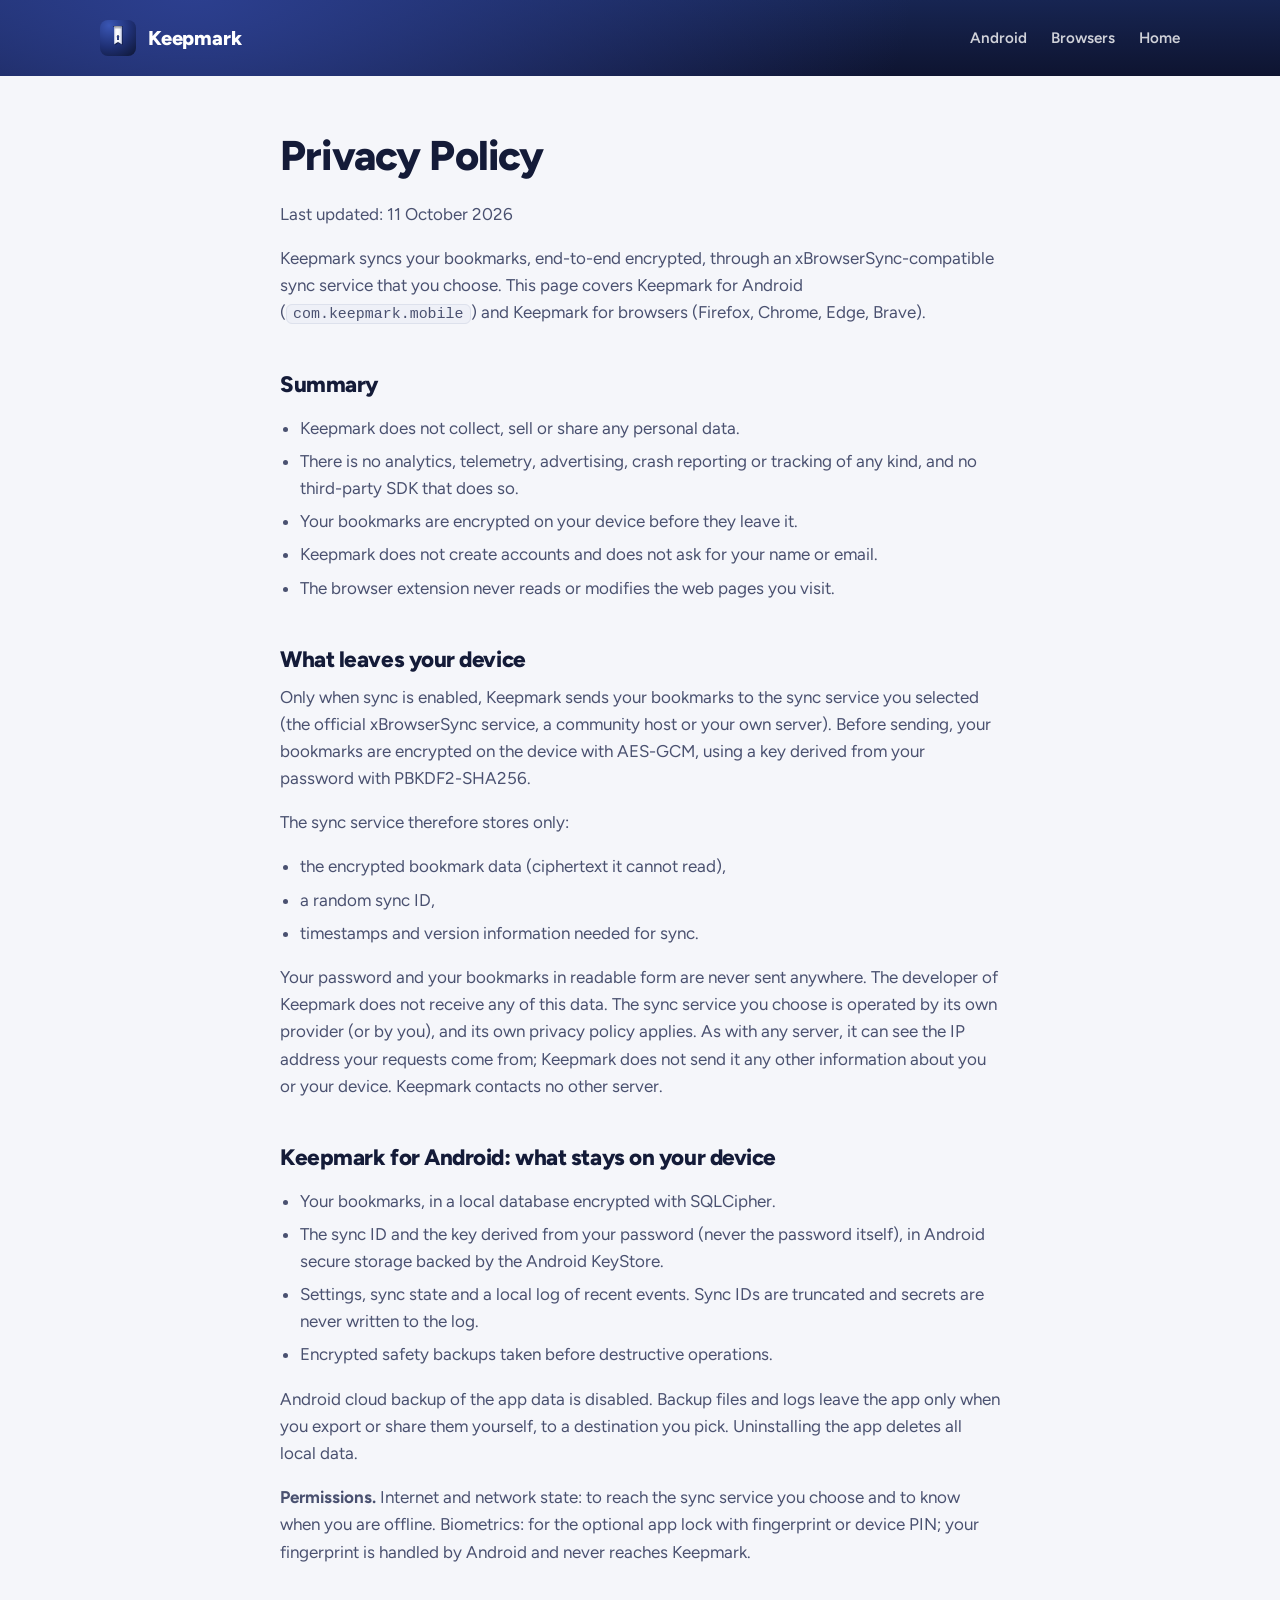
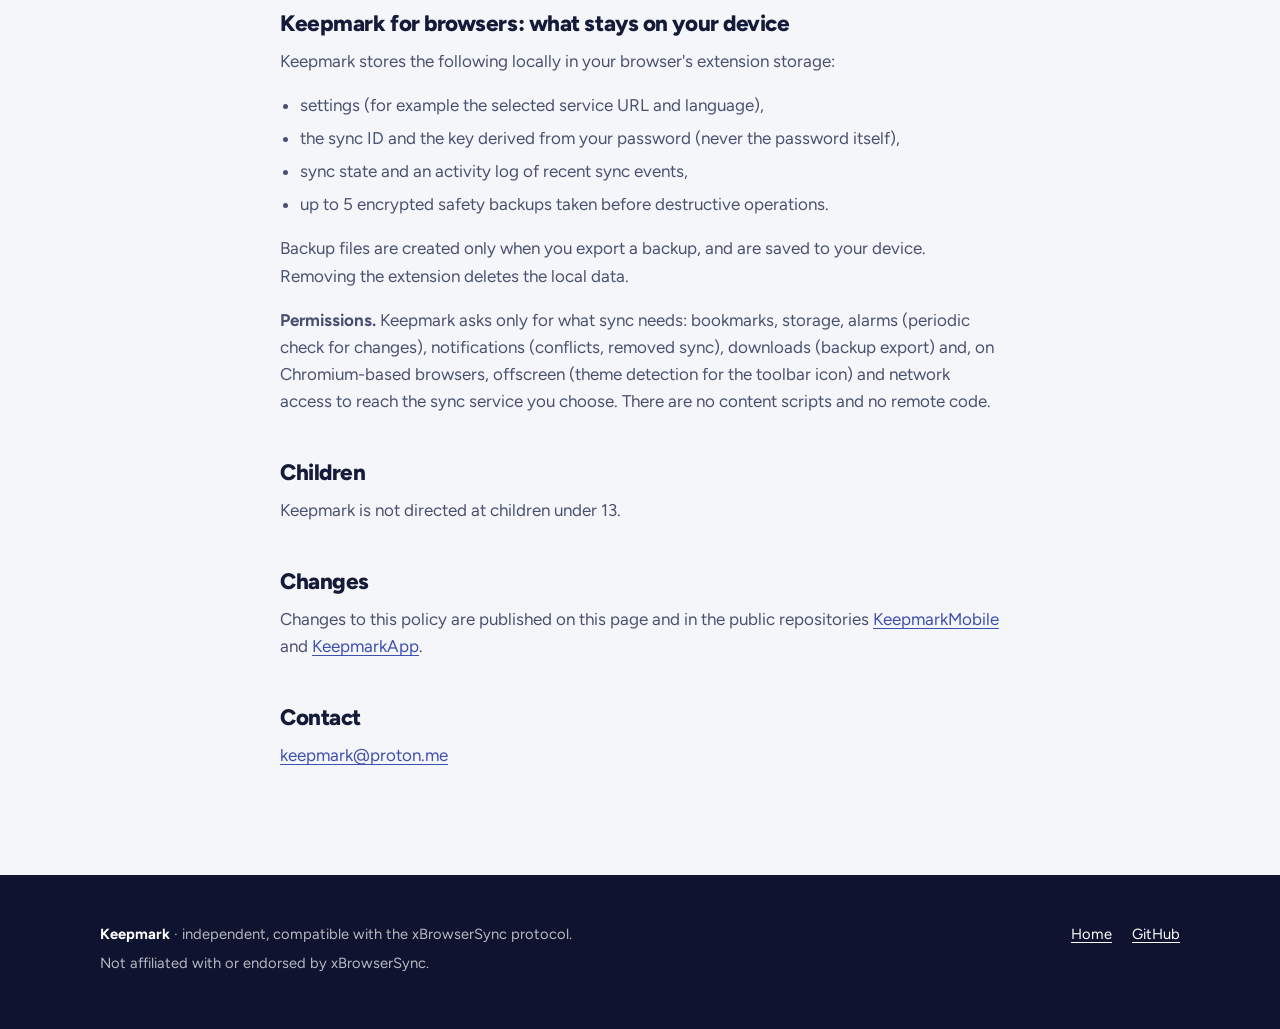
==== privacy.html @ a167a552 "Landing page and privacy policy" ====
<!doctype html>
<html lang="en">
<head>
  <meta charset="utf-8" />
  <meta name="viewport" content="width=device-width, initial-scale=1" />
  <title>Privacy Policy – Keepmark</title>
  <meta name="description" content="Keepmark does not collect, sell or share any personal data. Privacy policy for Keepmark for Android and Keepmark for browsers." />
  <meta name="theme-color" content="#172552" />
  <link rel="canonical" href="https://keepmark.github.io/privacy.html" />
  <link rel="icon" href="img/icon.svg" type="image/svg+xml" />
  <link rel="icon" href="img/keepmark.png" type="image/png" />
  <link rel="apple-touch-icon" href="img/apple-touch-icon.png" />
  <link rel="stylesheet" href="style.css" />
</head>
<body>

<header class="hero slim">
  <div class="wrap">
    <nav class="nav">
      <a class="brand" href="./"><img src="img/icon.svg" alt="" width="36" height="36" />Keepmark</a>
      <div class="nav-links">
        <a href="#android">Android</a>
        <a href="#browsers">Browsers</a>
        <a href="./">Home</a>
      </div>
    </nav>
  </div>
</header>

<main class="wrap prose">
  <h1>Privacy Policy</h1>
  <p>Last updated: 11 October 2026</p>

  <p>
    Keepmark syncs your bookmarks, end-to-end encrypted, through an
    xBrowserSync-compatible sync service that you choose. This page covers
    Keepmark for Android (<code>com.keepmark.mobile</code>) and Keepmark for
    browsers (Firefox, Chrome, Edge, Brave).
  </p>

  <h2>Summary</h2>
  <ul>
    <li>Keepmark does not collect, sell or share any personal data.</li>
    <li>There is no analytics, telemetry, advertising, crash reporting or tracking of any kind, and no third-party SDK that does so.</li>
    <li>Your bookmarks are encrypted on your device before they leave it.</li>
    <li>Keepmark does not create accounts and does not ask for your name or email.</li>
    <li>The browser extension never reads or modifies the web pages you visit.</li>
  </ul>

  <h2>What leaves your device</h2>
  <p>
    Only when sync is enabled, Keepmark sends your bookmarks to the sync service
    you selected (the official xBrowserSync service, a community host or your own
    server). Before sending, your bookmarks are encrypted on the device with
    AES-GCM, using a key derived from your password with PBKDF2-SHA256.
  </p>
  <p>The sync service therefore stores only:</p>
  <ul>
    <li>the encrypted bookmark data (ciphertext it cannot read),</li>
    <li>a random sync ID,</li>
    <li>timestamps and version information needed for sync.</li>
  </ul>
  <p>
    Your password and your bookmarks in readable form are never sent anywhere.
    The developer of Keepmark does not receive any of this data. The sync service
    you choose is operated by its own provider (or by you), and its own privacy
    policy applies. As with any server, it can see the IP address your requests
    come from; Keepmark does not send it any other information about you or your
    device. Keepmark contacts no other server.
  </p>

  <h2 id="android">Keepmark for Android: what stays on your device</h2>
  <ul>
    <li>Your bookmarks, in a local database encrypted with SQLCipher.</li>
    <li>The sync ID and the key derived from your password (never the password itself), in Android secure storage backed by the Android KeyStore.</li>
    <li>Settings, sync state and a local log of recent events. Sync IDs are truncated and secrets are never written to the log.</li>
    <li>Encrypted safety backups taken before destructive operations.</li>
  </ul>
  <p>
    Android cloud backup of the app data is disabled. Backup files and logs leave
    the app only when you export or share them yourself, to a destination you
    pick. Uninstalling the app deletes all local data.
  </p>
  <p><strong>Permissions.</strong> Internet and network state: to reach the sync
    service you choose and to know when you are offline. Biometrics: for the
    optional app lock with fingerprint or device PIN; your fingerprint is handled
    by Android and never reaches Keepmark.</p>

  <h2 id="browsers">Keepmark for browsers: what stays on your device</h2>
  <p>Keepmark stores the following locally in your browser's extension storage:</p>
  <ul>
    <li>settings (for example the selected service URL and language),</li>
    <li>the sync ID and the key derived from your password (never the password itself),</li>
    <li>sync state and an activity log of recent sync events,</li>
    <li>up to 5 encrypted safety backups taken before destructive operations.</li>
  </ul>
  <p>
    Backup files are created only when you export a backup, and are saved to your
    device. Removing the extension deletes the local data.
  </p>
  <p><strong>Permissions.</strong> Keepmark asks only for what sync needs:
    bookmarks, storage, alarms (periodic check for changes), notifications
    (conflicts, removed sync), downloads (backup export) and, on Chromium-based
    browsers, offscreen (theme detection for the toolbar icon) and network access
    to reach the sync service you choose. There are no content scripts and no
    remote code.</p>

  <h2>Children</h2>
  <p>Keepmark is not directed at children under 13.</p>

  <h2>Changes</h2>
  <p>
    Changes to this policy are published on this page and in the public
    repositories
    <a href="https://github.com/Keepmark/KeepmarkMobile/blob/master/PRIVACY.md">KeepmarkMobile</a> and
    <a href="https://github.com/Keepmark/KeepmarkApp/blob/master/PRIVACY.md">KeepmarkApp</a>.
  </p>

  <h2>Contact</h2>
  <p><a href="mailto:keepmark@proton.me">keepmark@proton.me</a></p>
</main>

<footer>
  <div class="wrap foot">
    <div>
      <p><strong style="color:#fff">Keepmark</strong> · independent, compatible with the xBrowserSync protocol.</p>
      <p>Not affiliated with or endorsed by xBrowserSync.</p>
    </div>
    <div class="foot-links">
      <a href="./">Home</a>
      <a href="https://github.com/Keepmark">GitHub</a>
    </div>
  </div>
</footer>

</body>
</html>
---- style.css ----
@font-face {
  font-family: "Figtree";
  src: url("fonts/figtree-latin.woff2") format("woff2");
  font-weight: 300 900;
  font-display: swap;
}

:root {
  --navy: #172552;
  --navy-deep: #0e1430;
  --accent: #3d4fb0;
  --accent-hover: #2b3a8c;
  --tint: #e3e7fa;
  --tint-ink: #2b3a8c;
  --ground: #f5f6fa;
  --surface: #ffffff;
  --surface-2: #eef0f7;
  --ink: #141b38;
  --ink-2: #4a5170;
  --line: #dde1ec;
  --green: #1f6f5c;
  --shadow: 0 1px 2px rgba(20, 27, 56, 0.06), 0 8px 24px rgba(20, 27, 56, 0.06);
  --radius: 16px;
  color-scheme: light;
}

@media (prefers-color-scheme: dark) {
  :root {
    --accent: #8c9bf0;
    --accent-hover: #a9b5f5;
    --tint: #1f2a55;
    --tint-ink: #c4ccf7;
    --ground: #0b1026;
    --surface: #141b38;
    --surface-2: #1a2246;
    --ink: #eef0f8;
    --ink-2: #a8afcb;
    --line: #273159;
    --green: #5fc3a6;
    --shadow: 0 1px 2px rgba(0, 0, 0, 0.3), 0 8px 24px rgba(0, 0, 0, 0.25);
    color-scheme: dark;
  }
}

* { box-sizing: border-box; }

html { scroll-behavior: smooth; }

body {
  margin: 0;
  font-family: "Figtree", system-ui, -apple-system, "Segoe UI", Roboto, sans-serif;
  font-size: 17px;
  line-height: 1.6;
  color: var(--ink);
  background: var(--ground);
  -webkit-font-smoothing: antialiased;
}

img { max-width: 100%; height: auto; display: block; }

a { color: var(--accent); text-underline-offset: 3px; }
a:hover { color: var(--accent-hover); }

.wrap { width: 100%; max-width: 1120px; margin: 0 auto; padding: 0 20px; }

h1, h2, h3 { line-height: 1.15; letter-spacing: -0.02em; margin: 0 0 0.5em; }
h2 { font-size: clamp(1.7rem, 3.4vw, 2.4rem); font-weight: 800; }
h3 { font-size: 1.15rem; font-weight: 700; letter-spacing: -0.01em; }
p { margin: 0 0 1em; }

.eyebrow {
  display: inline-block;
  font-size: 0.8rem;
  font-weight: 700;
  letter-spacing: 0.08em;
  text-transform: uppercase;
  color: var(--accent);
  margin-bottom: 0.75rem;
}

.lead { font-size: 1.15rem; color: var(--ink-2); max-width: 46em; }

/* Header + hero */

.hero {
  background:
    radial-gradient(1200px 600px at 15% -10%, #2c3f8f 0%, transparent 60%),
    linear-gradient(180deg, var(--navy) 0%, var(--navy-deep) 100%);
  color: #fff;
  padding-bottom: 72px;
  overflow: hidden;
}

.nav {
  display: flex;
  align-items: center;
  justify-content: space-between;
  gap: 16px;
  padding: 20px 0;
}

.brand {
  display: flex;
  align-items: center;
  gap: 12px;
  color: #fff;
  text-decoration: none;
  font-weight: 800;
  font-size: 1.25rem;
  letter-spacing: -0.01em;
}
.brand:hover { color: #fff; }
.brand img { width: 36px; height: 36px; }

.nav-links { display: flex; gap: 24px; }
.nav-links a { color: rgba(255, 255, 255, 0.8); text-decoration: none; font-weight: 600; font-size: 0.95rem; }
.nav-links a:hover { color: #fff; }

.hero-body {
  display: grid;
  grid-template-columns: 1.05fr 1fr;
  gap: 48px;
  align-items: center;
  padding-top: 40px;
}

.hero h1 {
  font-size: clamp(2.3rem, 5.2vw, 3.6rem);
  font-weight: 800;
  margin-bottom: 20px;
}
.hero h1 em { font-style: normal; color: #aebbff; }

.hero .lead { color: rgba(255, 255, 255, 0.78); margin-bottom: 28px; }

.cta { display: flex; flex-wrap: wrap; gap: 12px; }

.btn {
  display: inline-flex;
  align-items: center;
  gap: 8px;
  padding: 12px 20px;
  border-radius: 999px;
  font-weight: 700;
  font-size: 0.98rem;
  text-decoration: none;
  transition: transform 0.15s ease, background-color 0.15s ease;
}
.btn:hover { transform: translateY(-1px); }
.btn-primary { background: #fff; color: var(--navy); }
.btn-primary:hover { background: #e3e7fa; color: var(--navy); }
.btn-ghost { color: #fff; border: 1.5px solid rgba(255, 255, 255, 0.35); }
.btn-ghost:hover { color: #fff; border-color: #fff; }

.hero-note { margin-top: 18px; font-size: 0.9rem; color: rgba(255, 255, 255, 0.6); }

.hero-art img {
  border-radius: 20px;
  box-shadow: 0 30px 80px rgba(0, 0, 0, 0.45);
}

/* Sections */

section { padding: 88px 0; }
section.alt { background: var(--surface); border-top: 1px solid var(--line); border-bottom: 1px solid var(--line); }

.section-head { margin-bottom: 40px; }

.compat {
  background: var(--tint);
  color: var(--tint-ink);
  padding: 22px 0;
  font-weight: 600;
  text-align: center;
}
.compat p { margin: 0; }

.grid { display: grid; gap: 20px; }
.grid-3 { grid-template-columns: repeat(3, 1fr); }
.grid-2 { grid-template-columns: repeat(2, 1fr); }

.card {
  background: var(--surface);
  border: 1px solid var(--line);
  border-radius: var(--radius);
  padding: 26px;
  box-shadow: var(--shadow);
}
section.alt .card { background: var(--ground); }
.card p { margin: 0; color: var(--ink-2); }

.ico {
  width: 44px;
  height: 44px;
  border-radius: 12px;
  display: grid;
  place-items: center;
  background: var(--tint);
  color: var(--tint-ink);
  margin-bottom: 16px;
}
.ico svg { width: 22px; height: 22px; }

/* Product rows */

.product {
  display: grid;
  grid-template-columns: 1fr 1.15fr;
  gap: 56px;
  align-items: center;
}
.product.reverse { grid-template-columns: 1.15fr 1fr; }
.product.reverse .product-text { order: 2; }

.checks { list-style: none; padding: 0; margin: 0 0 28px; }
.checks li { position: relative; padding-left: 30px; margin-bottom: 10px; color: var(--ink-2); }
.checks li strong { color: var(--ink); }
.checks li::before {
  content: "";
  position: absolute;
  left: 0;
  top: 0.45em;
  width: 18px;
  height: 18px;
  border-radius: 50%;
  background: var(--green) url("data:image/svg+xml,%3Csvg xmlns='http://www.w3.org/2000/svg' viewBox='0 0 24 24' fill='none' stroke='white' stroke-width='3.5' stroke-linecap='round' stroke-linejoin='round'%3E%3Cpath d='M5 12l5 5 9-10'/%3E%3C/svg%3E") center / 11px no-repeat;
}

.phones {
  display: grid;
  grid-template-columns: repeat(3, 1fr);
  gap: 14px;
}
.phones img {
  border-radius: 18px;
  border: 1px solid var(--line);
  box-shadow: var(--shadow);
}
.phones img:nth-child(2) { transform: translateY(-24px); }

.shots { display: grid; gap: 14px; }
.shots img { border-radius: 12px; border: 1px solid var(--line); box-shadow: var(--shadow); }
.shots .pair { display: grid; grid-template-columns: 1fr 1fr; gap: 14px; }

.links { display: flex; flex-wrap: wrap; gap: 10px; }
.btn-solid { background: var(--accent); color: #fff; }
.btn-solid:hover { background: var(--accent-hover); color: #fff; }
.btn-line { border: 1.5px solid var(--line); color: var(--ink); background: var(--surface); }
.btn-line:hover { border-color: var(--accent); color: var(--accent); }
@media (prefers-color-scheme: dark) {
  .btn-solid, .btn-solid:hover { color: var(--navy-deep); }
}

/* Steps */

.steps { counter-reset: step; list-style: none; padding: 0; margin: 0 0 24px; }
.steps li {
  counter-increment: step;
  position: relative;
  padding-left: 44px;
  margin-bottom: 14px;
  color: var(--ink-2);
}
.steps li::before {
  content: counter(step);
  position: absolute;
  left: 0;
  top: 0;
  width: 30px;
  height: 30px;
  border-radius: 50%;
  background: var(--tint);
  color: var(--tint-ink);
  font-weight: 800;
  display: grid;
  place-items: center;
  font-size: 0.9rem;
}

.badge {
  display: inline-block;
  font-size: 0.75rem;
  font-weight: 700;
  padding: 3px 10px;
  border-radius: 999px;
  background: var(--tint);
  color: var(--tint-ink);
  vertical-align: middle;
  margin-left: 6px;
}

code {
  font-family: ui-monospace, "SFMono-Regular", Menlo, Consolas, monospace;
  font-size: 0.88em;
  background: var(--surface-2);
  border: 1px solid var(--line);
  border-radius: 6px;
  padding: 1px 6px;
}

/* Get it */

.get .card h3 { display: flex; align-items: center; gap: 10px; }
.get .card p { margin-bottom: 18px; }

/* Footer */

footer {
  background: var(--navy-deep);
  color: rgba(255, 255, 255, 0.7);
  padding: 48px 0;
  font-size: 0.92rem;
}
footer a { color: #fff; }
footer a:hover { color: #aebbff; }
.foot {
  display: flex;
  flex-wrap: wrap;
  justify-content: space-between;
  gap: 24px;
}
.foot-links { display: flex; flex-wrap: wrap; gap: 20px; }
.foot p { margin: 0 0 6px; }

/* Prose page (privacy) */

.prose { max-width: 760px; padding-top: 56px; padding-bottom: 88px; }
.prose h1 { font-size: clamp(2rem, 4vw, 2.6rem); font-weight: 800; }
.prose h2 { font-size: 1.4rem; margin-top: 2em; }
.prose ul { padding-left: 1.2em; color: var(--ink-2); }
.prose p { color: var(--ink-2); }
.prose li { margin-bottom: 6px; }
.hero.slim { padding-bottom: 0; }

/* Responsive */

@media (max-width: 900px) {
  .hero-body, .product, .product.reverse { grid-template-columns: 1fr; gap: 36px; }
  .product.reverse .product-text { order: 0; }
  .grid-3 { grid-template-columns: 1fr 1fr; }
  section { padding: 64px 0; }
}

@media (max-width: 620px) {
  body { font-size: 16px; }
  .wrap { padding: 0 16px; }
  .nav-links { display: none; }
  .grid-3, .grid-2 { grid-template-columns: 1fr; }
  .hero { padding-bottom: 48px; }
  .hero-body { padding-top: 16px; }
  .phones img:nth-child(2) { transform: none; }
  .shots .pair { grid-template-columns: 1fr; }
  .btn { padding: 11px 18px; }
}

@media (prefers-reduced-motion: reduce) {
  html { scroll-behavior: auto; }
  .btn { transition: none; }
  .btn:hover { transform: none; }
}
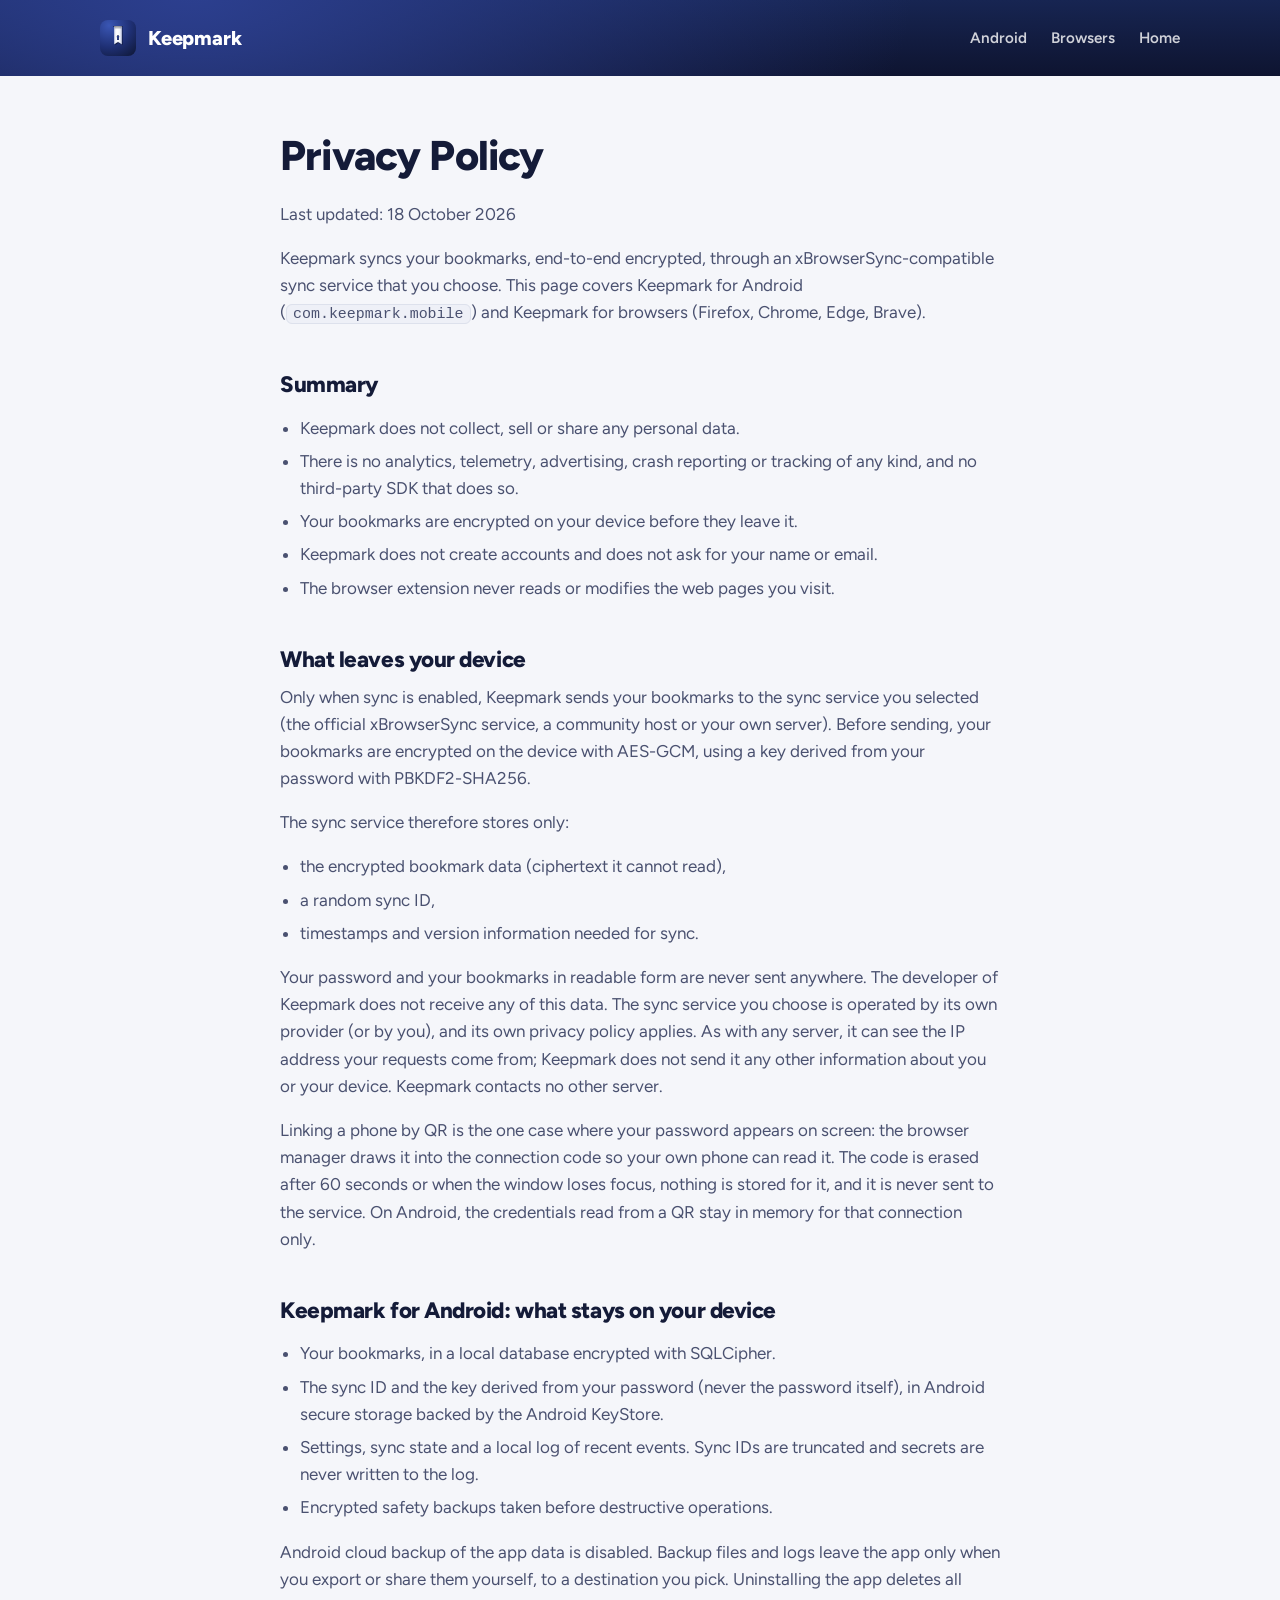
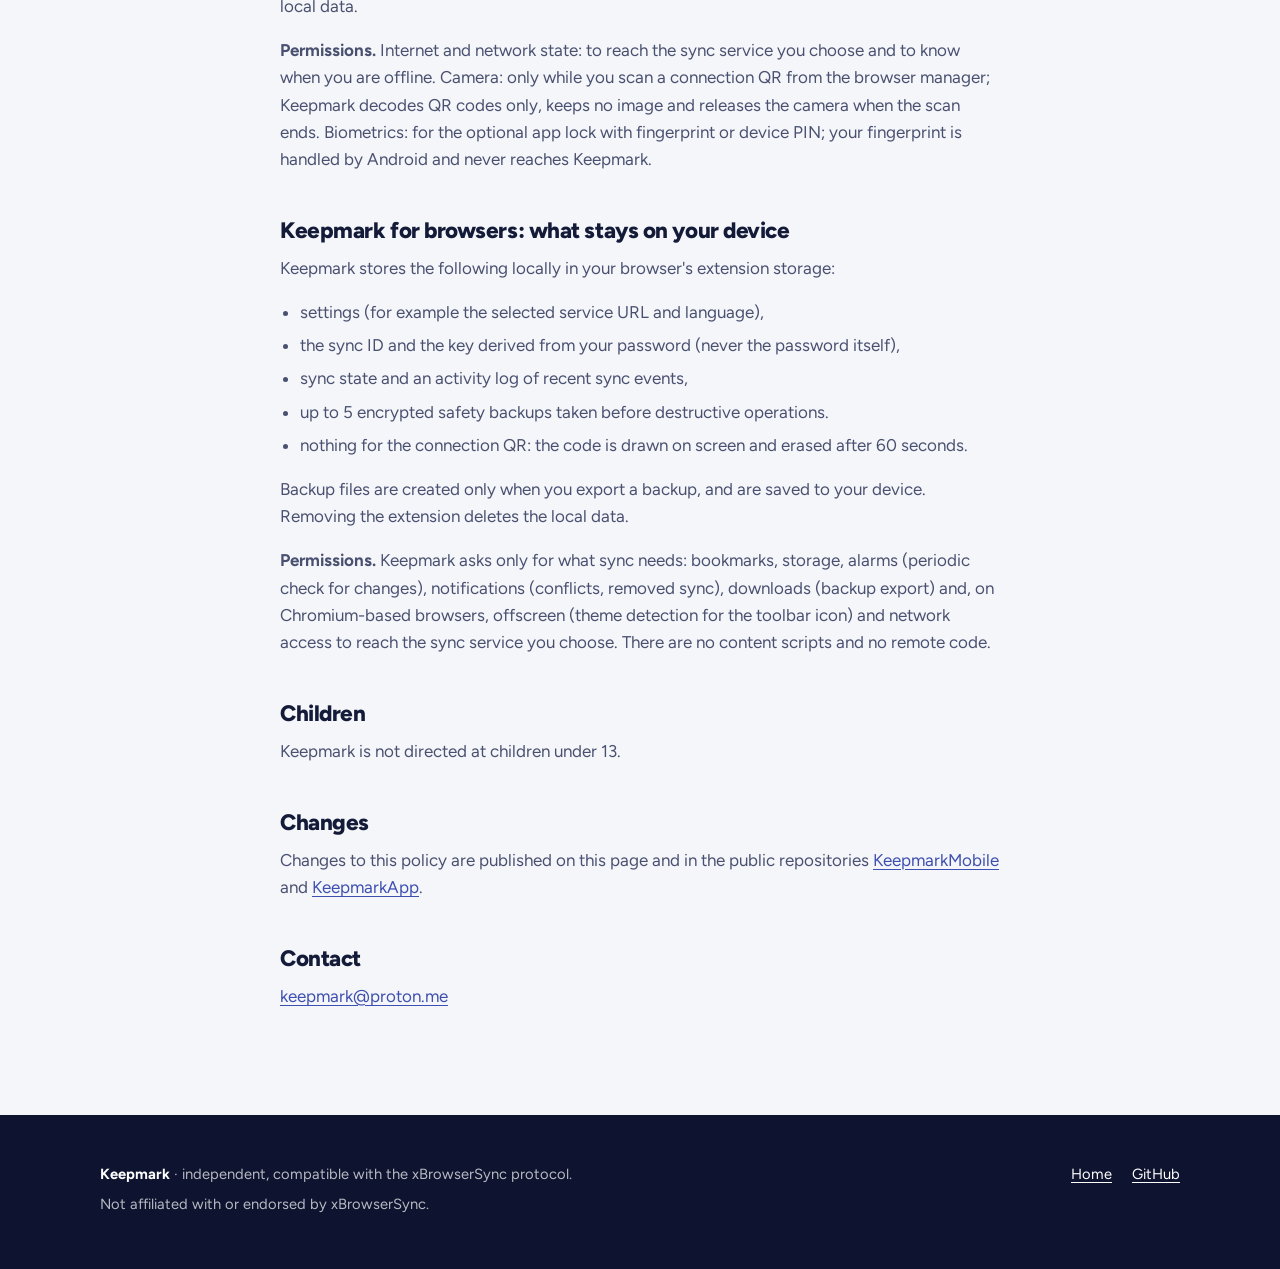
==== commit 59903478: "docs: landing page and privacy policy cover QR linking - index: new "From browser to phone in one sc" ====
--- a/privacy.html
+++ b/privacy.html
@@ -29,7 +29,7 @@
 
 <main class="wrap prose">
   <h1>Privacy Policy</h1>
-  <p>Last updated: 11 October 2026</p>
+  <p>Last updated: 18 October 2026</p>
 
   <p>
     Keepmark syncs your bookmarks, end-to-end encrypted, through an
@@ -68,6 +68,13 @@
     come from; Keepmark does not send it any other information about you or your
     device. Keepmark contacts no other server.
   </p>
+  <p>
+    Linking a phone by QR is the one case where your password appears on screen:
+    the browser manager draws it into the connection code so your own phone can
+    read it. The code is erased after 60 seconds or when the window loses focus,
+    nothing is stored for it, and it is never sent to the service. On Android, the
+    credentials read from a QR stay in memory for that connection only.
+  </p>
 
   <h2 id="android">Keepmark for Android: what stays on your device</h2>
   <ul>
@@ -82,7 +89,9 @@
     pick. Uninstalling the app deletes all local data.
   </p>
   <p><strong>Permissions.</strong> Internet and network state: to reach the sync
-    service you choose and to know when you are offline. Biometrics: for the
+    service you choose and to know when you are offline. Camera: only while you
+    scan a connection QR from the browser manager; Keepmark decodes QR codes only,
+    keeps no image and releases the camera when the scan ends. Biometrics: for the
     optional app lock with fingerprint or device PIN; your fingerprint is handled
     by Android and never reaches Keepmark.</p>
 
@@ -93,6 +102,7 @@
     <li>the sync ID and the key derived from your password (never the password itself),</li>
     <li>sync state and an activity log of recent sync events,</li>
     <li>up to 5 encrypted safety backups taken before destructive operations.</li>
+    <li>nothing for the connection QR: the code is drawn on screen and erased after 60 seconds.</li>
   </ul>
   <p>
     Backup files are created only when you export a backup, and are saved to your
--- a/style.css
+++ b/style.css
@@ -187,6 +187,16 @@
   box-shadow: var(--shadow);
 }
 section.alt .card { background: var(--ground); }
+
+.note {
+  margin: 28px 0 0;
+  padding: 16px 18px;
+  border-left: 3px solid var(--accent);
+  border-radius: 0 12px 12px 0;
+  background: var(--surface);
+  color: var(--ink-2);
+}
+section.alt .note { background: var(--ground); }
 .card p { margin: 0; color: var(--ink-2); }
 
 .ico {
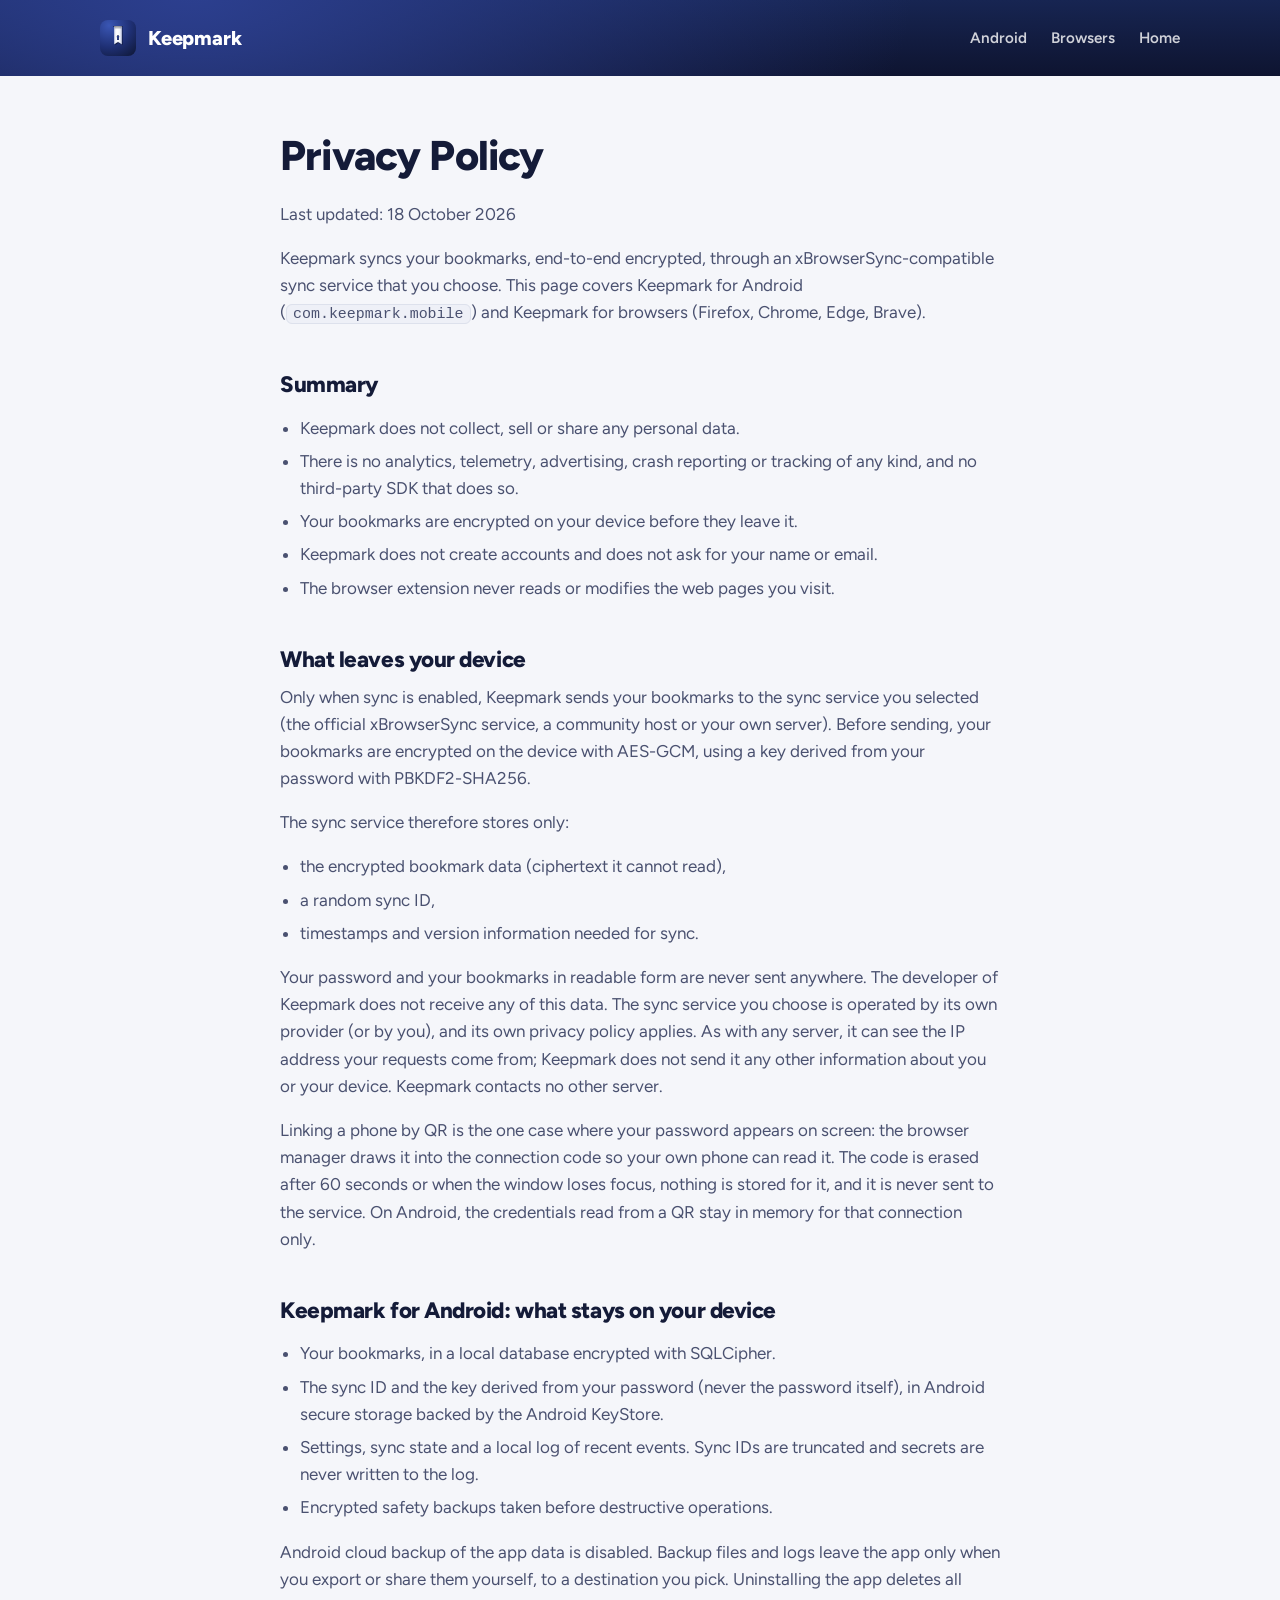
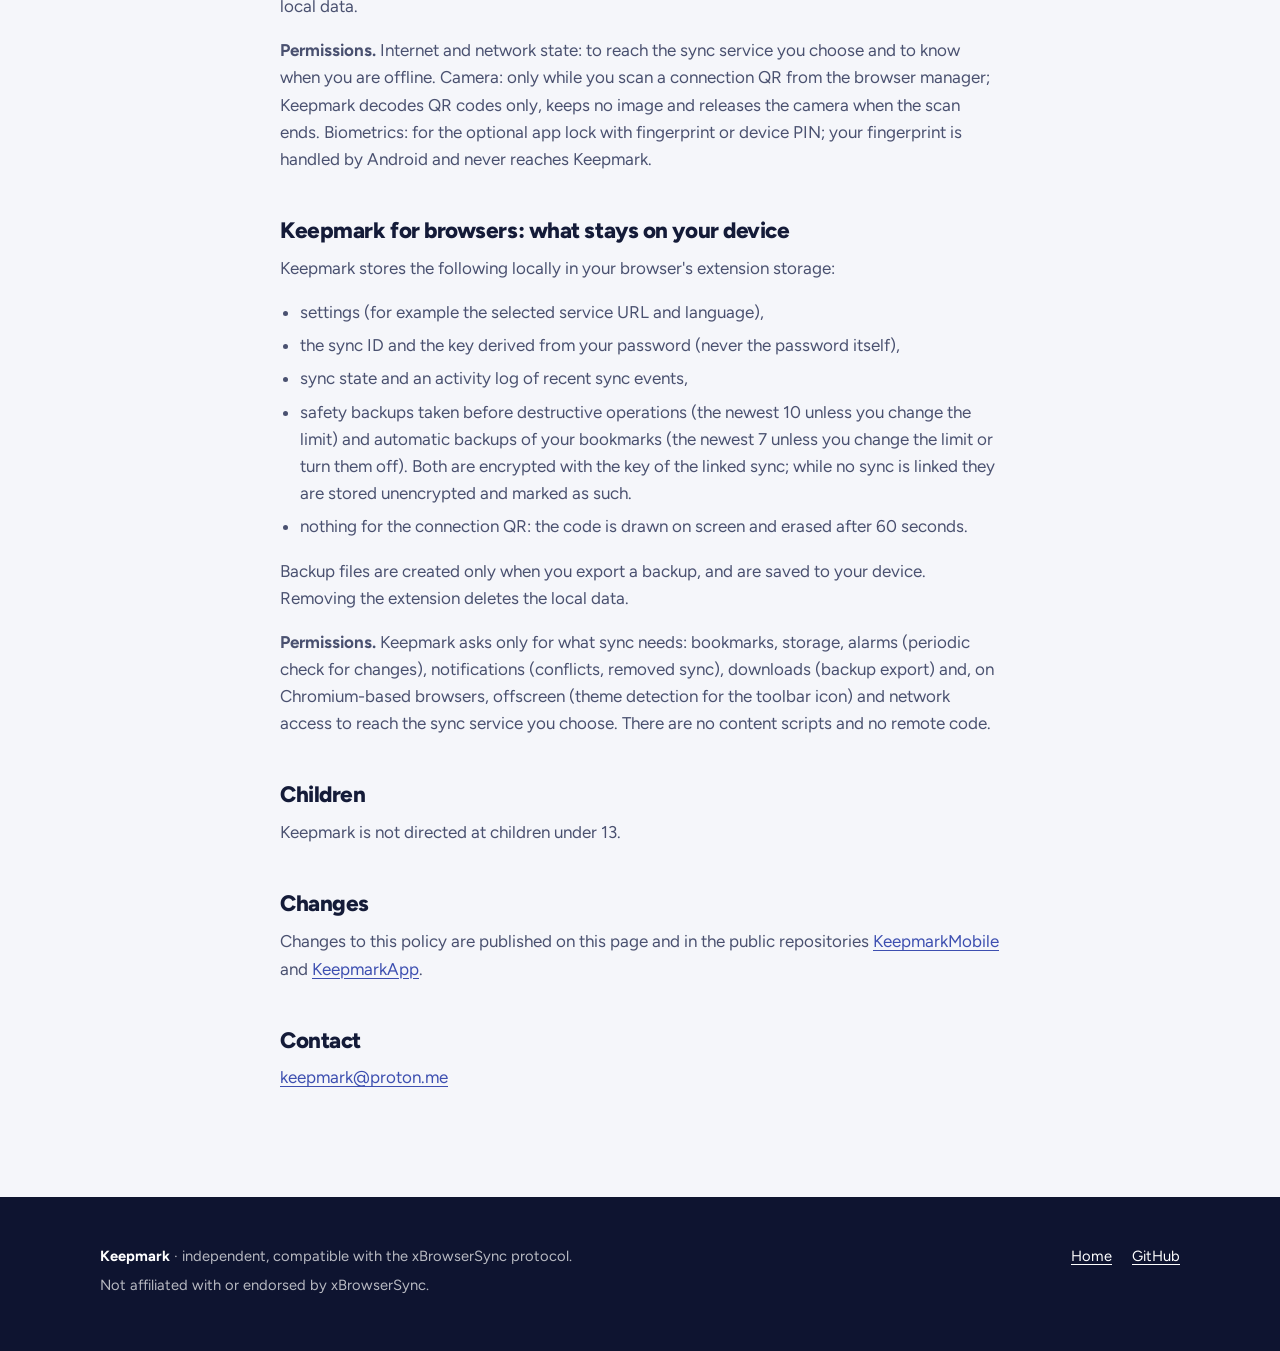
==== commit 51e03c55: "Privacy: automatic backups in the browser extension" ====
--- a/privacy.html
+++ b/privacy.html
@@ -101,7 +101,7 @@
     <li>settings (for example the selected service URL and language),</li>
     <li>the sync ID and the key derived from your password (never the password itself),</li>
     <li>sync state and an activity log of recent sync events,</li>
-    <li>up to 5 encrypted safety backups taken before destructive operations.</li>
+    <li>safety backups taken before destructive operations (the newest 10 unless you change the limit) and automatic backups of your bookmarks (the newest 7 unless you change the limit or turn them off). Both are encrypted with the key of the linked sync; while no sync is linked they are stored unencrypted and marked as such.</li>
     <li>nothing for the connection QR: the code is drawn on screen and erased after 60 seconds.</li>
   </ul>
   <p>
--- a/style.css
+++ b/style.css
@@ -238,7 +238,7 @@
 
 .phones {
   display: grid;
-  grid-template-columns: repeat(3, 1fr);
+  grid-template-columns: repeat(4, 1fr);
   gap: 14px;
 }
 .phones img {
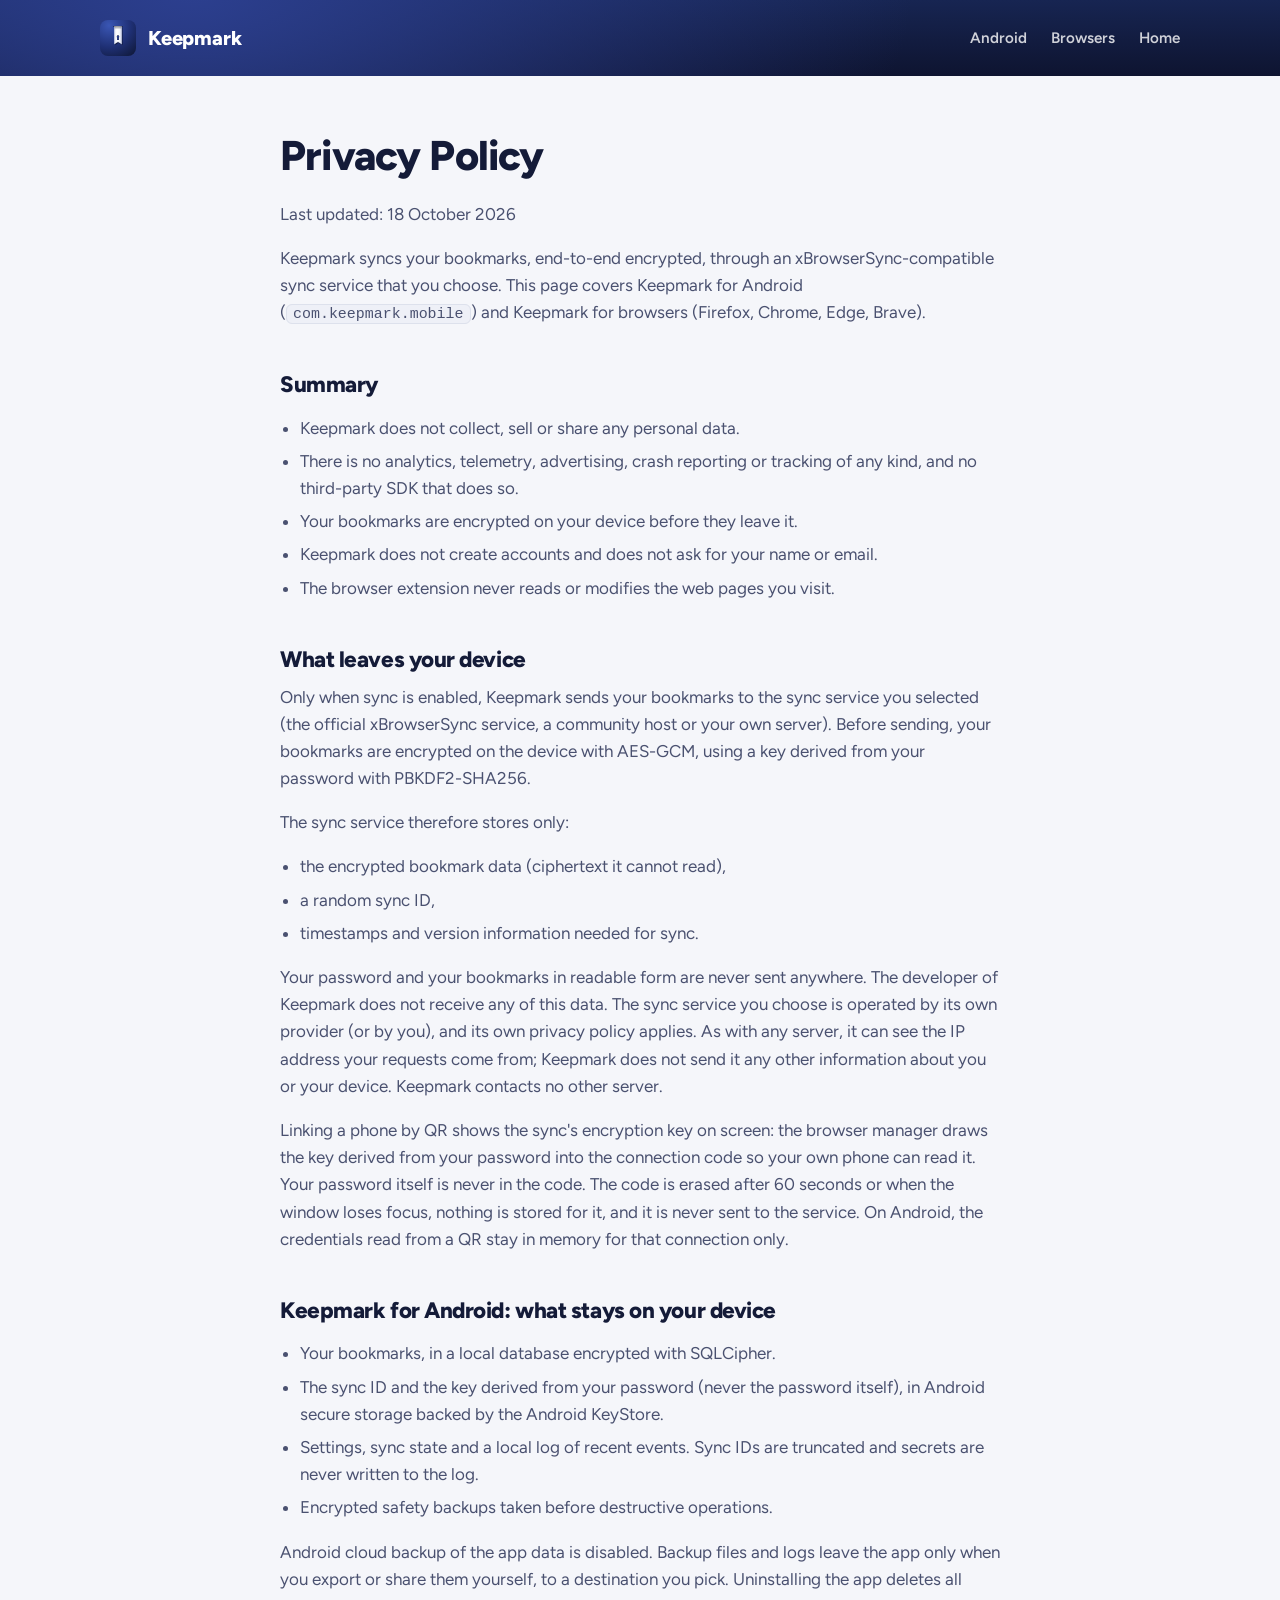
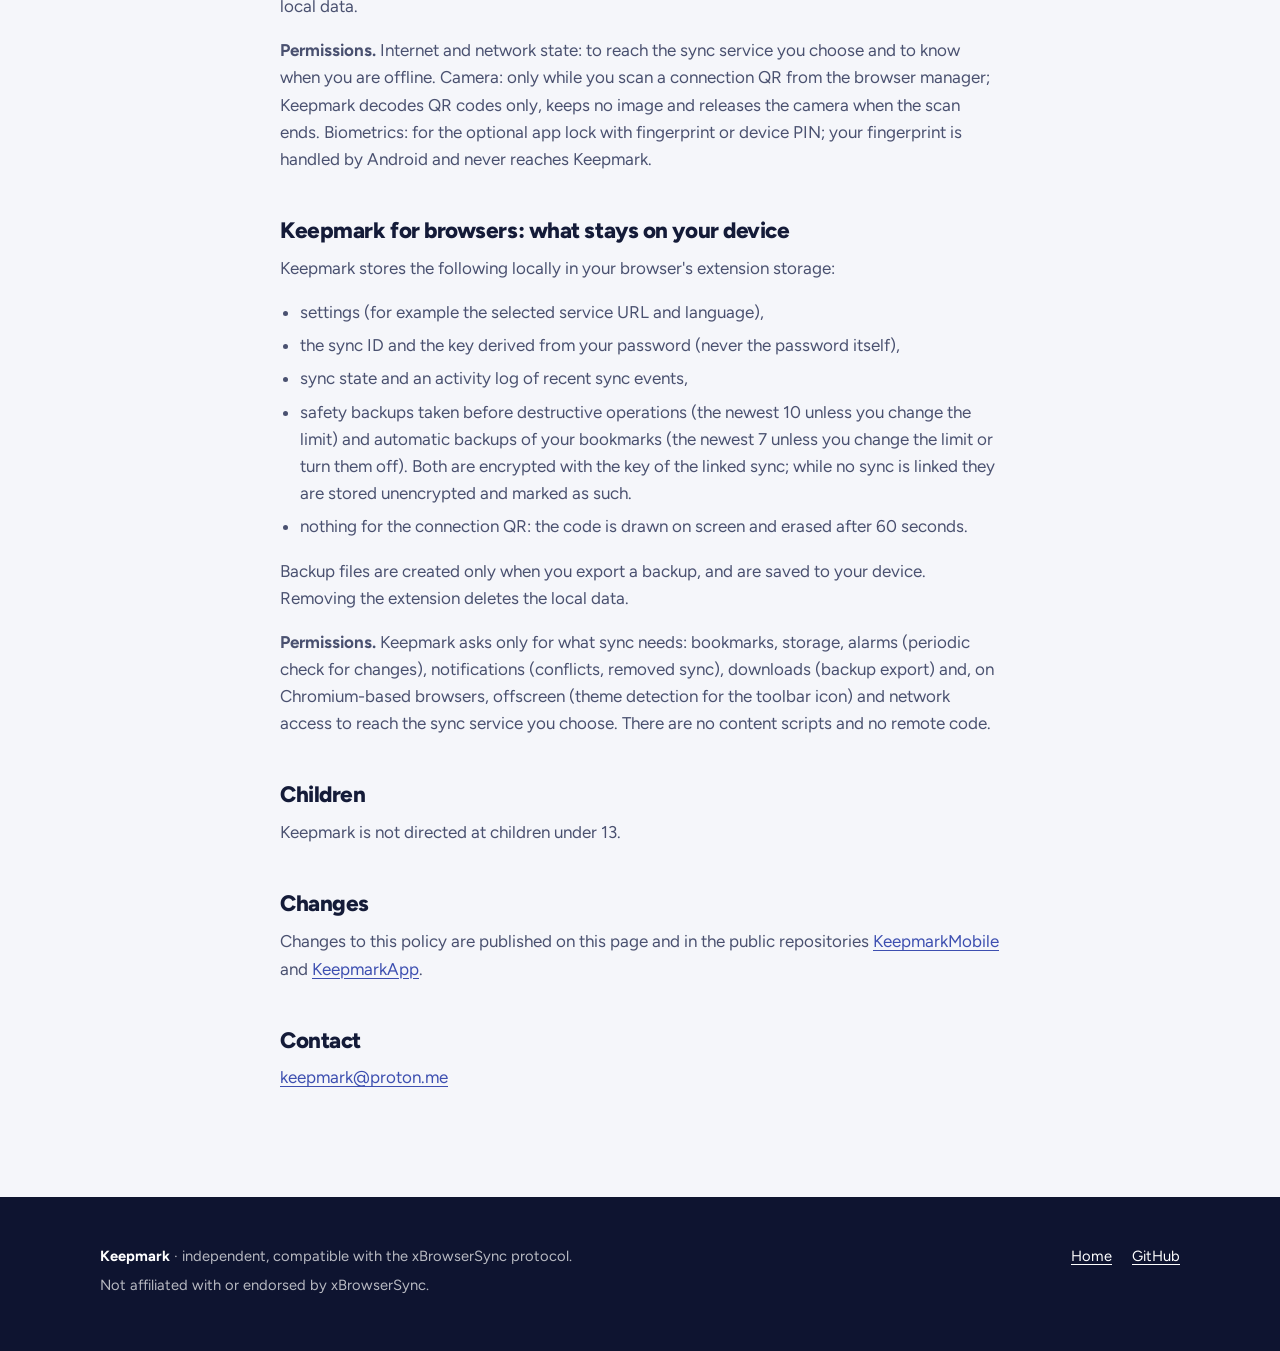
==== commit f344a36a: "QR shows the derived key, sync lock protects it" ====
--- a/privacy.html
+++ b/privacy.html
@@ -69,9 +69,10 @@
     device. Keepmark contacts no other server.
   </p>
   <p>
-    Linking a phone by QR is the one case where your password appears on screen:
-    the browser manager draws it into the connection code so your own phone can
-    read it. The code is erased after 60 seconds or when the window loses focus,
+    Linking a phone by QR shows the sync's encryption key on screen: the browser
+    manager draws the key derived from your password into the connection code so
+    your own phone can read it. Your password itself is never in the code. The
+    code is erased after 60 seconds or when the window loses focus,
     nothing is stored for it, and it is never sent to the service. On Android, the
     credentials read from a QR stay in memory for that connection only.
   </p>
